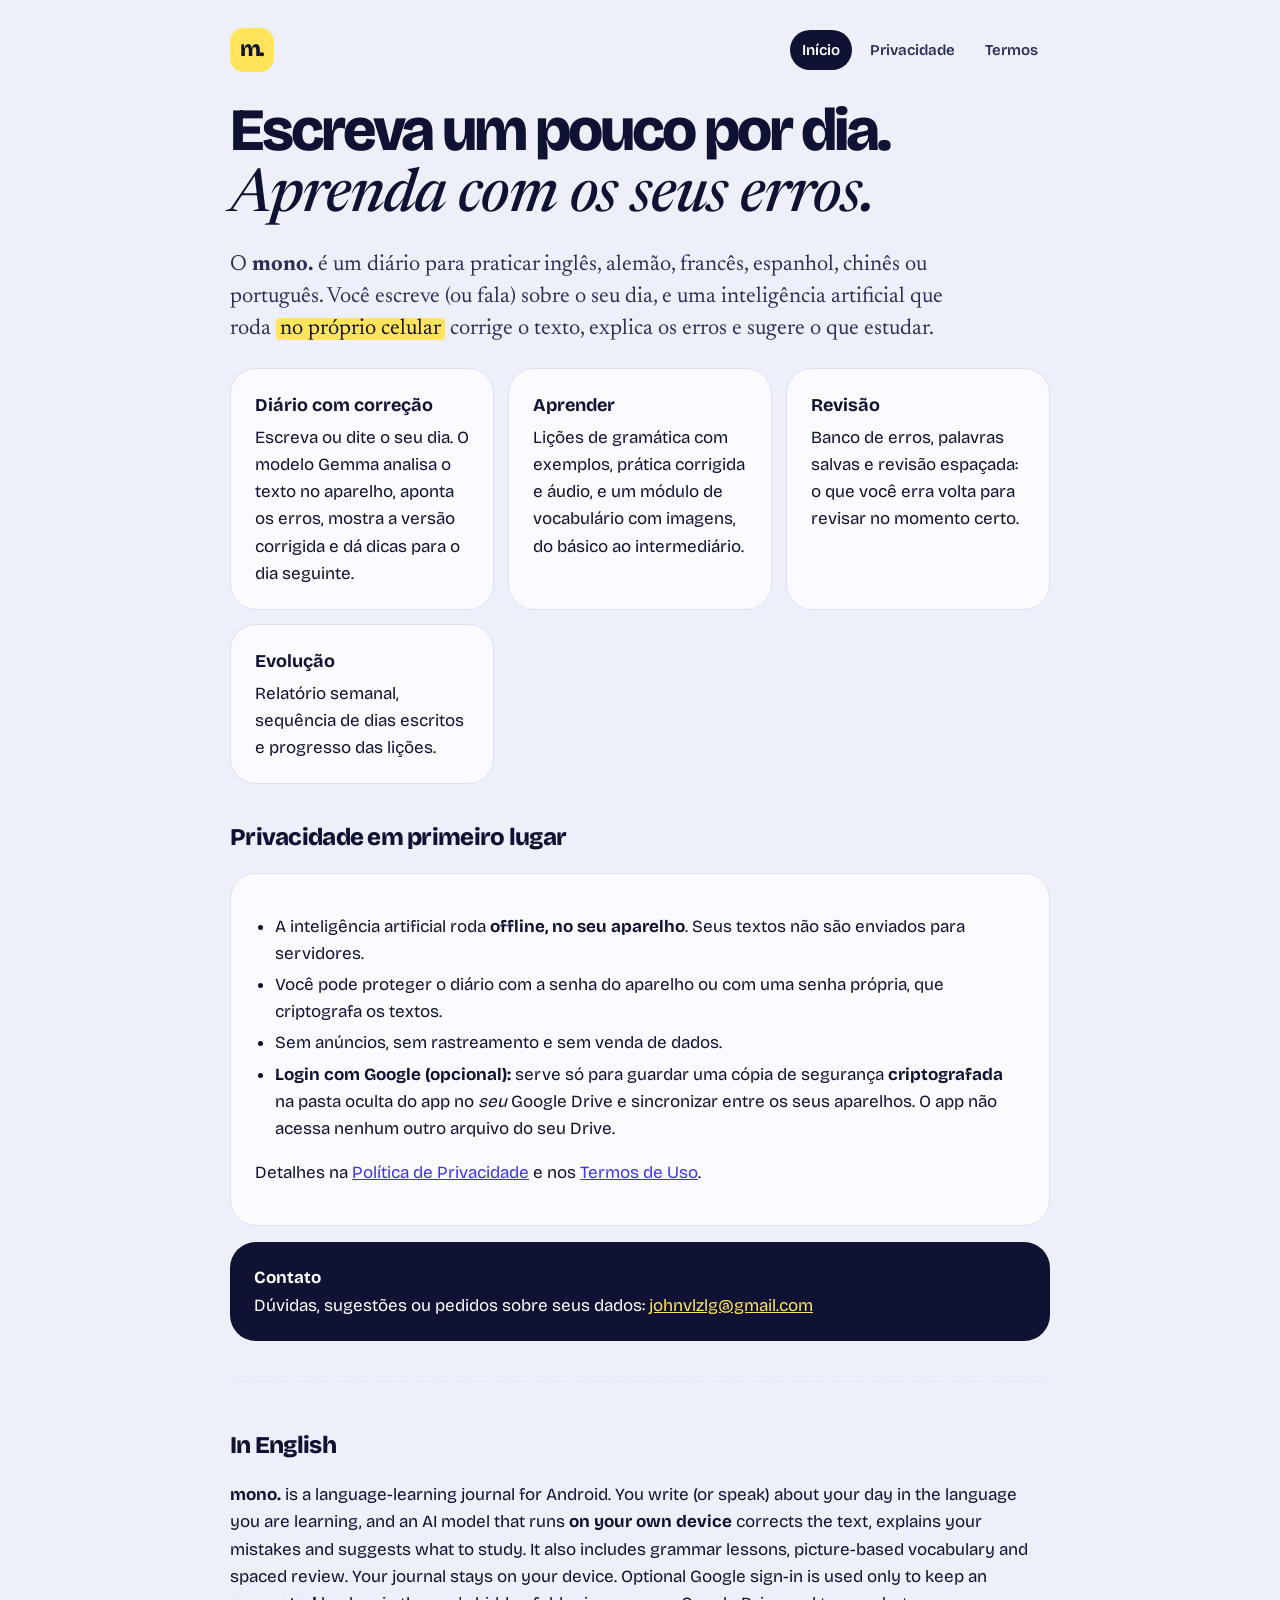
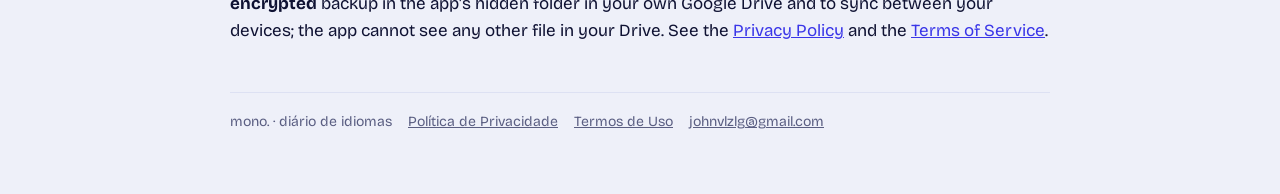
==== index.html @ 58bb5821 "first commit" ====
<!doctype html>
<html lang="pt-BR">
<head>
<meta charset="utf-8">
<meta name="viewport" content="width=device-width,initial-scale=1">
<title>mono. · diário de idiomas</title>
<meta name="description" content="mono. é um diário para praticar idiomas, com correção por inteligência artificial que roda no próprio celular.">
<meta name="google-site-verification" content="KrFs0eqabBYTJktM5FBpyhpd_qzh3mR7Fe65DcXL_Aw" /><link rel="stylesheet" href="estilo.css">
</head>
<body>
<div class="wrap">
<header class="top">
  <a class="logo" href="index.html" aria-label="mono. início">m.</a>
  <nav>
    <a href="index.html" aria-current="page">Início</a>
    <a href="privacidade.html">Privacidade</a>
    <a href="termos.html">Termos</a>
  </nav>
</header>
<main>
<h1>Escreva um pouco por dia.<br><em>Aprenda com os seus erros.</em></h1>
<p class="lead">O <b>mono.</b> é um diário para praticar inglês, alemão, francês, espanhol, chinês ou português. Você escreve (ou fala) sobre o seu dia, e uma inteligência artificial que roda <mark>no próprio celular</mark> corrige o texto, explica os erros e sugere o que estudar.</p>

<div class="grid">
  <div class="card"><b>Diário com correção</b>Escreva ou dite o seu dia. O modelo Gemma analisa o texto no aparelho, aponta os erros, mostra a versão corrigida e dá dicas para o dia seguinte.</div>
  <div class="card"><b>Aprender</b>Lições de gramática com exemplos, prática corrigida e áudio, e um módulo de vocabulário com imagens, do básico ao intermediário.</div>
  <div class="card"><b>Revisão</b>Banco de erros, palavras salvas e revisão espaçada: o que você erra volta para revisar no momento certo.</div>
  <div class="card"><b>Evolução</b>Relatório semanal, sequência de dias escritos e progresso das lições.</div>
</div>

<h2>Privacidade em primeiro lugar</h2>
<div class="card">
<ul>
  <li>A inteligência artificial roda <b>offline, no seu aparelho</b>. Seus textos não são enviados para servidores.</li>
  <li>Você pode proteger o diário com a senha do aparelho ou com uma senha própria, que criptografa os textos.</li>
  <li>Sem anúncios, sem rastreamento e sem venda de dados.</li>
  <li><b>Login com Google (opcional):</b> serve só para guardar uma cópia de segurança <b>criptografada</b> na pasta oculta do app no <i>seu</i> Google Drive e sincronizar entre os seus aparelhos. O app não acessa nenhum outro arquivo do seu Drive.</li>
</ul>
<p>Detalhes na <a href="privacidade.html">Política de Privacidade</a> e nos <a href="termos.html">Termos de Uso</a>.</p>
</div>

<div class="card dark">
<b>Contato</b><br>Dúvidas, sugestões ou pedidos sobre seus dados: <a href="mailto:johnvlzlg@gmail.com">johnvlzlg@gmail.com</a>
</div>

<section class="en" lang="en">
<h2>In English</h2>
<p><b>mono.</b> is a language-learning journal for Android. You write (or speak) about your day in the language you are learning, and an AI model that runs <b>on your own device</b> corrects the text, explains your mistakes and suggests what to study. It also includes grammar lessons, picture-based vocabulary and spaced review. Your journal stays on your device. Optional Google sign-in is used only to keep an <b>encrypted</b> backup in the app's hidden folder in your own Google Drive and to sync between your devices; the app cannot see any other file in your Drive. See the <a href="privacidade.html#en">Privacy Policy</a> and the <a href="termos.html#en">Terms of Service</a>.</p>
</section>
</main>
<footer>
  <span>mono. · diário de idiomas</span>
  <a href="privacidade.html">Política de Privacidade</a>
  <a href="termos.html">Termos de Uso</a>
  <a href="mailto:johnvlzlg@gmail.com">johnvlzlg@gmail.com</a>
</footer>
</div>
</body>
</html>
---- estilo.css ----
@font-face{font-family:'Bricolage Grotesque';font-style:normal;font-display:swap;font-weight:200 800;src:url(fonts/bricolage-grotesque-latin-ext-opsz-normal.woff2) format('woff2-variations');unicode-range:U+0100-02BA,U+02BD-02C5,U+02C7-02CC,U+02CE-02D7,U+02DD-02FF,U+0304,U+0308,U+0329,U+1D00-1DBF,U+1E00-1E9F,U+1EF2-1EFF,U+2020,U+20A0-20AB,U+20AD-20C0,U+2113,U+2C60-2C7F,U+A720-A7FF}
@font-face{font-family:'Bricolage Grotesque';font-style:normal;font-display:swap;font-weight:200 800;src:url(fonts/bricolage-grotesque-latin-opsz-normal.woff2) format('woff2-variations');unicode-range:U+0000-00FF,U+0131,U+0152-0153,U+02BB-02BC,U+02C6,U+02DA,U+02DC,U+0304,U+0308,U+0329,U+2000-206F,U+20AC,U+2122,U+2191,U+2193,U+2212,U+2215,U+FEFF,U+FFFD}
@font-face{font-family:'Newsreader';font-style:normal;font-display:swap;font-weight:200 800;src:url(fonts/newsreader-latin-ext-opsz-normal.woff2) format('woff2-variations');unicode-range:U+0100-02BA,U+02BD-02C5,U+02C7-02CC,U+02CE-02D7,U+02DD-02FF,U+0304,U+0308,U+0329,U+1D00-1DBF,U+1E00-1E9F,U+1EF2-1EFF,U+2020,U+20A0-20AB,U+20AD-20C0,U+2113,U+2C60-2C7F,U+A720-A7FF}
@font-face{font-family:'Newsreader';font-style:normal;font-display:swap;font-weight:200 800;src:url(fonts/newsreader-latin-opsz-normal.woff2) format('woff2-variations');unicode-range:U+0000-00FF,U+0131,U+0152-0153,U+02BB-02BC,U+02C6,U+02DA,U+02DC,U+0304,U+0308,U+0329,U+2000-206F,U+20AC,U+2122,U+2191,U+2193,U+2212,U+2215,U+FEFF,U+FFFD}
@font-face{font-family:'Newsreader';font-style:italic;font-display:swap;font-weight:200 800;src:url(fonts/newsreader-latin-ext-opsz-italic.woff2) format('woff2-variations');unicode-range:U+0100-02BA,U+02BD-02C5,U+02C7-02CC,U+02CE-02D7,U+02DD-02FF,U+0304,U+0308,U+0329,U+1D00-1DBF,U+1E00-1E9F,U+1EF2-1EFF,U+2020,U+20A0-20AB,U+20AD-20C0,U+2113,U+2C60-2C7F,U+A720-A7FF}
@font-face{font-family:'Newsreader';font-style:italic;font-display:swap;font-weight:200 800;src:url(fonts/newsreader-latin-opsz-italic.woff2) format('woff2-variations');unicode-range:U+0000-00FF,U+0131,U+0152-0153,U+02BB-02BC,U+02C6,U+02DA,U+02DC,U+0304,U+0308,U+0329,U+2000-206F,U+20AC,U+2122,U+2191,U+2193,U+2212,U+2215,U+FEFF,U+FFFD}
:root{--ink:#0f1233;--ink-2:#2b2f57;--muted:#5a5e82;--paper:#eef0f9;--sheet:#fbfbff;--line:#dde1f3;--blue:#3a36e8;--blue-soft:#e4e4ff;--mark:#ffe45c;
--display:'Bricolage Grotesque',system-ui,-apple-system,'Segoe UI',Roboto,sans-serif;--serif:'Newsreader',Georgia,'Times New Roman',serif}
*{box-sizing:border-box}
html{-webkit-text-size-adjust:100%}
body{margin:0;background:var(--paper);color:var(--ink);font:400 17px/1.6 var(--display)}
a{color:var(--blue)}
code{font-size:.85em;background:var(--blue-soft);padding:1px 6px;border-radius:6px;word-break:break-all}
.wrap{max-width:860px;margin:0 auto;padding:28px 20px 60px}
header.top{display:flex;align-items:center;gap:12px;margin-bottom:28px}
.logo{width:44px;height:44px;border-radius:14px;background:var(--mark);display:grid;place-items:center;font-weight:800;font-size:22px;letter-spacing:-.05em;color:var(--ink);text-decoration:none}
header.top nav{margin-left:auto;display:flex;gap:6px;flex-wrap:wrap}
header.top nav a{text-decoration:none;color:var(--ink-2);font-weight:600;font-size:15px;padding:8px 12px;border-radius:99px}
header.top nav a[aria-current]{background:var(--ink);color:#fff}
h1{font-size:clamp(36px,7vw,60px);line-height:1.02;letter-spacing:-.05em;margin:0 0 14px;font-weight:800}
h1 em{font-family:var(--serif);font-style:italic;font-weight:500;letter-spacing:-.02em}
h2{font-size:24px;letter-spacing:-.03em;margin:34px 0 8px;font-weight:800}
.lead{font-family:var(--serif);font-size:22px;line-height:1.45;color:var(--ink-2);max-width:34em}
.card{background:var(--sheet);border:1px solid var(--line);border-radius:26px;padding:22px 24px;margin:16px 0}
.grid{display:grid;grid-template-columns:repeat(auto-fit,minmax(240px,1fr));gap:14px;margin-top:22px}
.grid .card{margin:0}.grid b{display:block;font-size:18px;margin-bottom:4px}
.dark{background:var(--ink);color:#fff;border:0}.dark a{color:var(--mark)}
mark{background:var(--mark);color:var(--ink);padding:0 4px;border-radius:4px}
.meta{color:var(--muted);font-size:14px}
ul{padding-left:1.2em}li{margin:4px 0}
.en{border-top:1px dashed var(--line);margin-top:40px;padding-top:10px}
footer{margin-top:48px;padding-top:18px;border-top:1px solid var(--line);color:var(--muted);font-size:14px;display:flex;gap:16px;flex-wrap:wrap}
footer a{color:var(--muted)}
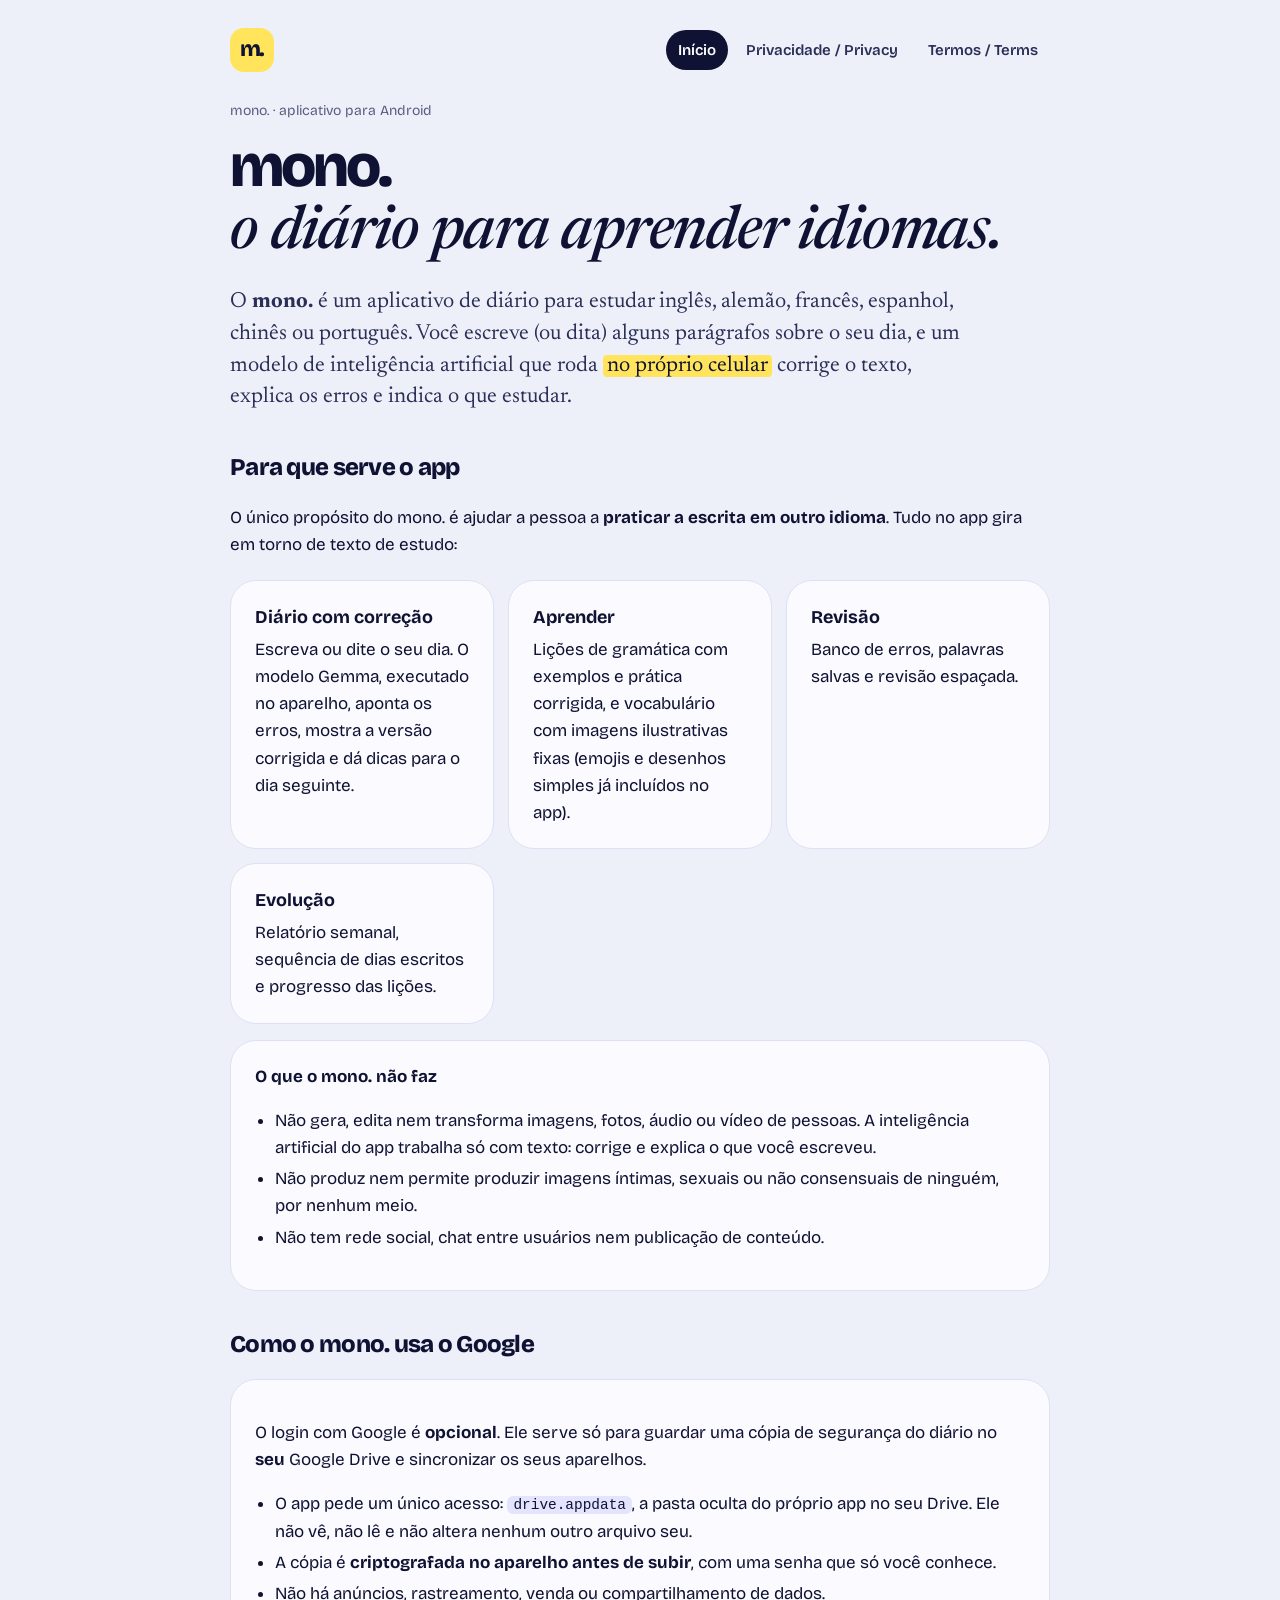
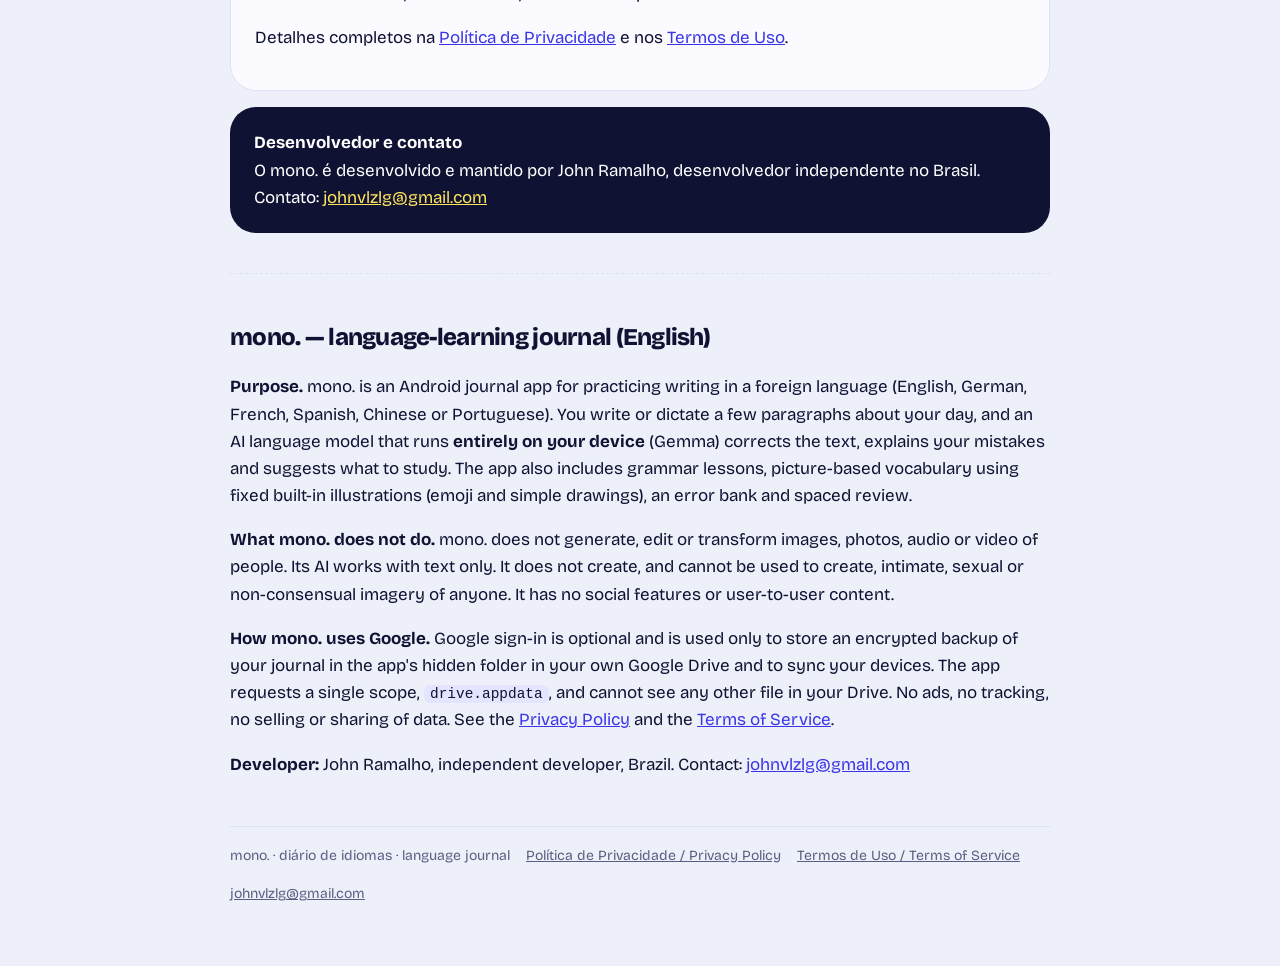
==== commit 13405a20: "first3 commit" ====
--- a/index.html
+++ b/index.html
@@ -2,10 +2,13 @@
 <html lang="pt-BR">
 <head>
 <meta charset="utf-8">
+<meta name="google-site-verification" content="KrFs0eqabBYTJktM5FBpyhpd_qzh3mR7Fe65DcXL_Aw" />
 <meta name="viewport" content="width=device-width,initial-scale=1">
-<title>mono. · diário de idiomas</title>
-<meta name="description" content="mono. é um diário para praticar idiomas, com correção por inteligência artificial que roda no próprio celular.">
-<meta name="google-site-verification" content="KrFs0eqabBYTJktM5FBpyhpd_qzh3mR7Fe65DcXL_Aw" /><link rel="stylesheet" href="estilo.css">
+<title>mono. · diário de idiomas · language-learning journal</title>
+<meta name="application-name" content="mono.">
+<meta property="og:site_name" content="mono.">
+<meta name="description" content="mono. is a language-learning journal app for Android with on-device AI correction. mono. é um diário para praticar idiomas com correção por IA no próprio celular.">
+<link rel="stylesheet" href="estilo.css">
 </head>
 <body>
 <div class="wrap">
@@ -13,45 +16,59 @@
   <a class="logo" href="index.html" aria-label="mono. início">m.</a>
   <nav>
     <a href="index.html" aria-current="page">Início</a>
-    <a href="privacidade.html">Privacidade</a>
-    <a href="termos.html">Termos</a>
+    <a href="privacidade.html">Privacidade / Privacy</a>
+    <a href="termos.html">Termos / Terms</a>
   </nav>
 </header>
 <main>
-<h1>Escreva um pouco por dia.<br><em>Aprenda com os seus erros.</em></h1>
-<p class="lead">O <b>mono.</b> é um diário para praticar inglês, alemão, francês, espanhol, chinês ou português. Você escreve (ou fala) sobre o seu dia, e uma inteligência artificial que roda <mark>no próprio celular</mark> corrige o texto, explica os erros e sugere o que estudar.</p>
+<p class="meta">mono. · aplicativo para Android</p>
+<h1>mono.<br><em>o diário para aprender idiomas.</em></h1>
+<p class="lead">O <b>mono.</b> é um aplicativo de diário para estudar inglês, alemão, francês, espanhol, chinês ou português. Você escreve (ou dita) alguns parágrafos sobre o seu dia, e um modelo de inteligência artificial que roda <mark>no próprio celular</mark> corrige o texto, explica os erros e indica o que estudar.</p>
 
+<h2>Para que serve o app</h2>
+<p>O único propósito do mono. é ajudar a pessoa a <b>praticar a escrita em outro idioma</b>. Tudo no app gira em torno de texto de estudo:</p>
 <div class="grid">
-  <div class="card"><b>Diário com correção</b>Escreva ou dite o seu dia. O modelo Gemma analisa o texto no aparelho, aponta os erros, mostra a versão corrigida e dá dicas para o dia seguinte.</div>
-  <div class="card"><b>Aprender</b>Lições de gramática com exemplos, prática corrigida e áudio, e um módulo de vocabulário com imagens, do básico ao intermediário.</div>
-  <div class="card"><b>Revisão</b>Banco de erros, palavras salvas e revisão espaçada: o que você erra volta para revisar no momento certo.</div>
+  <div class="card"><b>Diário com correção</b>Escreva ou dite o seu dia. O modelo Gemma, executado no aparelho, aponta os erros, mostra a versão corrigida e dá dicas para o dia seguinte.</div>
+  <div class="card"><b>Aprender</b>Lições de gramática com exemplos e prática corrigida, e vocabulário com imagens ilustrativas fixas (emojis e desenhos simples já incluídos no app).</div>
+  <div class="card"><b>Revisão</b>Banco de erros, palavras salvas e revisão espaçada.</div>
   <div class="card"><b>Evolução</b>Relatório semanal, sequência de dias escritos e progresso das lições.</div>
 </div>
+<div class="card">
+<b>O que o mono. não faz</b>
+<ul>
+  <li>Não gera, edita nem transforma imagens, fotos, áudio ou vídeo de pessoas. A inteligência artificial do app trabalha só com texto: corrige e explica o que você escreveu.</li>
+  <li>Não produz nem permite produzir imagens íntimas, sexuais ou não consensuais de ninguém, por nenhum meio.</li>
+  <li>Não tem rede social, chat entre usuários nem publicação de conteúdo.</li>
+</ul>
+</div>
 
-<h2>Privacidade em primeiro lugar</h2>
+<h2>Como o mono. usa o Google</h2>
 <div class="card">
+<p>O login com Google é <b>opcional</b>. Ele serve só para guardar uma cópia de segurança do diário no <b>seu</b> Google Drive e sincronizar os seus aparelhos.</p>
 <ul>
-  <li>A inteligência artificial roda <b>offline, no seu aparelho</b>. Seus textos não são enviados para servidores.</li>
-  <li>Você pode proteger o diário com a senha do aparelho ou com uma senha própria, que criptografa os textos.</li>
-  <li>Sem anúncios, sem rastreamento e sem venda de dados.</li>
-  <li><b>Login com Google (opcional):</b> serve só para guardar uma cópia de segurança <b>criptografada</b> na pasta oculta do app no <i>seu</i> Google Drive e sincronizar entre os seus aparelhos. O app não acessa nenhum outro arquivo do seu Drive.</li>
+  <li>O app pede um único acesso: <code>drive.appdata</code>, a pasta oculta do próprio app no seu Drive. Ele não vê, não lê e não altera nenhum outro arquivo seu.</li>
+  <li>A cópia é <b>criptografada no aparelho antes de subir</b>, com uma senha que só você conhece.</li>
+  <li>Não há anúncios, rastreamento, venda ou compartilhamento de dados.</li>
 </ul>
-<p>Detalhes na <a href="privacidade.html">Política de Privacidade</a> e nos <a href="termos.html">Termos de Uso</a>.</p>
+<p>Detalhes completos na <a href="privacidade.html">Política de Privacidade</a> e nos <a href="termos.html">Termos de Uso</a>.</p>
 </div>
 
 <div class="card dark">
-<b>Contato</b><br>Dúvidas, sugestões ou pedidos sobre seus dados: <a href="mailto:johnvlzlg@gmail.com">johnvlzlg@gmail.com</a>
+<b>Desenvolvedor e contato</b><br>O mono. é desenvolvido e mantido por John Ramalho, desenvolvedor independente no Brasil. Contato: <a href="mailto:johnvlzlg@gmail.com">johnvlzlg@gmail.com</a>
 </div>
 
 <section class="en" lang="en">
-<h2>In English</h2>
-<p><b>mono.</b> is a language-learning journal for Android. You write (or speak) about your day in the language you are learning, and an AI model that runs <b>on your own device</b> corrects the text, explains your mistakes and suggests what to study. It also includes grammar lessons, picture-based vocabulary and spaced review. Your journal stays on your device. Optional Google sign-in is used only to keep an <b>encrypted</b> backup in the app's hidden folder in your own Google Drive and to sync between your devices; the app cannot see any other file in your Drive. See the <a href="privacidade.html#en">Privacy Policy</a> and the <a href="termos.html#en">Terms of Service</a>.</p>
+<h2>mono. — language-learning journal (English)</h2>
+<p><b>Purpose.</b> mono. is an Android journal app for practicing writing in a foreign language (English, German, French, Spanish, Chinese or Portuguese). You write or dictate a few paragraphs about your day, and an AI language model that runs <b>entirely on your device</b> (Gemma) corrects the text, explains your mistakes and suggests what to study. The app also includes grammar lessons, picture-based vocabulary using fixed built-in illustrations (emoji and simple drawings), an error bank and spaced review.</p>
+<p><b>What mono. does not do.</b> mono. does not generate, edit or transform images, photos, audio or video of people. Its AI works with text only. It does not create, and cannot be used to create, intimate, sexual or non-consensual imagery of anyone. It has no social features or user-to-user content.</p>
+<p><b>How mono. uses Google.</b> Google sign-in is optional and is used only to store an encrypted backup of your journal in the app's hidden folder in your own Google Drive and to sync your devices. The app requests a single scope, <code>drive.appdata</code>, and cannot see any other file in your Drive. No ads, no tracking, no selling or sharing of data. See the <a href="privacidade.html#en">Privacy Policy</a> and the <a href="termos.html#en">Terms of Service</a>.</p>
+<p><b>Developer:</b> John Ramalho, independent developer, Brazil. Contact: <a href="mailto:johnvlzlg@gmail.com">johnvlzlg@gmail.com</a></p>
 </section>
 </main>
 <footer>
-  <span>mono. · diário de idiomas</span>
-  <a href="privacidade.html">Política de Privacidade</a>
-  <a href="termos.html">Termos de Uso</a>
+  <span>mono. · diário de idiomas · language journal</span>
+  <a href="privacidade.html">Política de Privacidade / Privacy Policy</a>
+  <a href="termos.html">Termos de Uso / Terms of Service</a>
   <a href="mailto:johnvlzlg@gmail.com">johnvlzlg@gmail.com</a>
 </footer>
 </div>
--- a/estilo.css
+++ b/estilo.css
@@ -31,3 +31,7 @@
 .en{border-top:1px dashed var(--line);margin-top:40px;padding-top:10px}
 footer{margin-top:48px;padding-top:18px;border-top:1px solid var(--line);color:var(--muted);font-size:14px;display:flex;gap:16px;flex-wrap:wrap}
 footer a{color:var(--muted)}
+h3{font-size:18px;margin:22px 0 4px}
+.tb{width:100%;border-collapse:collapse;margin:10px 0;font-size:15px;background:var(--sheet);border-radius:16px;overflow:hidden}
+.tb th,.tb td{text-align:left;padding:10px 12px;border-bottom:1px solid var(--line);vertical-align:top}
+.tb th{background:var(--blue-soft)}
